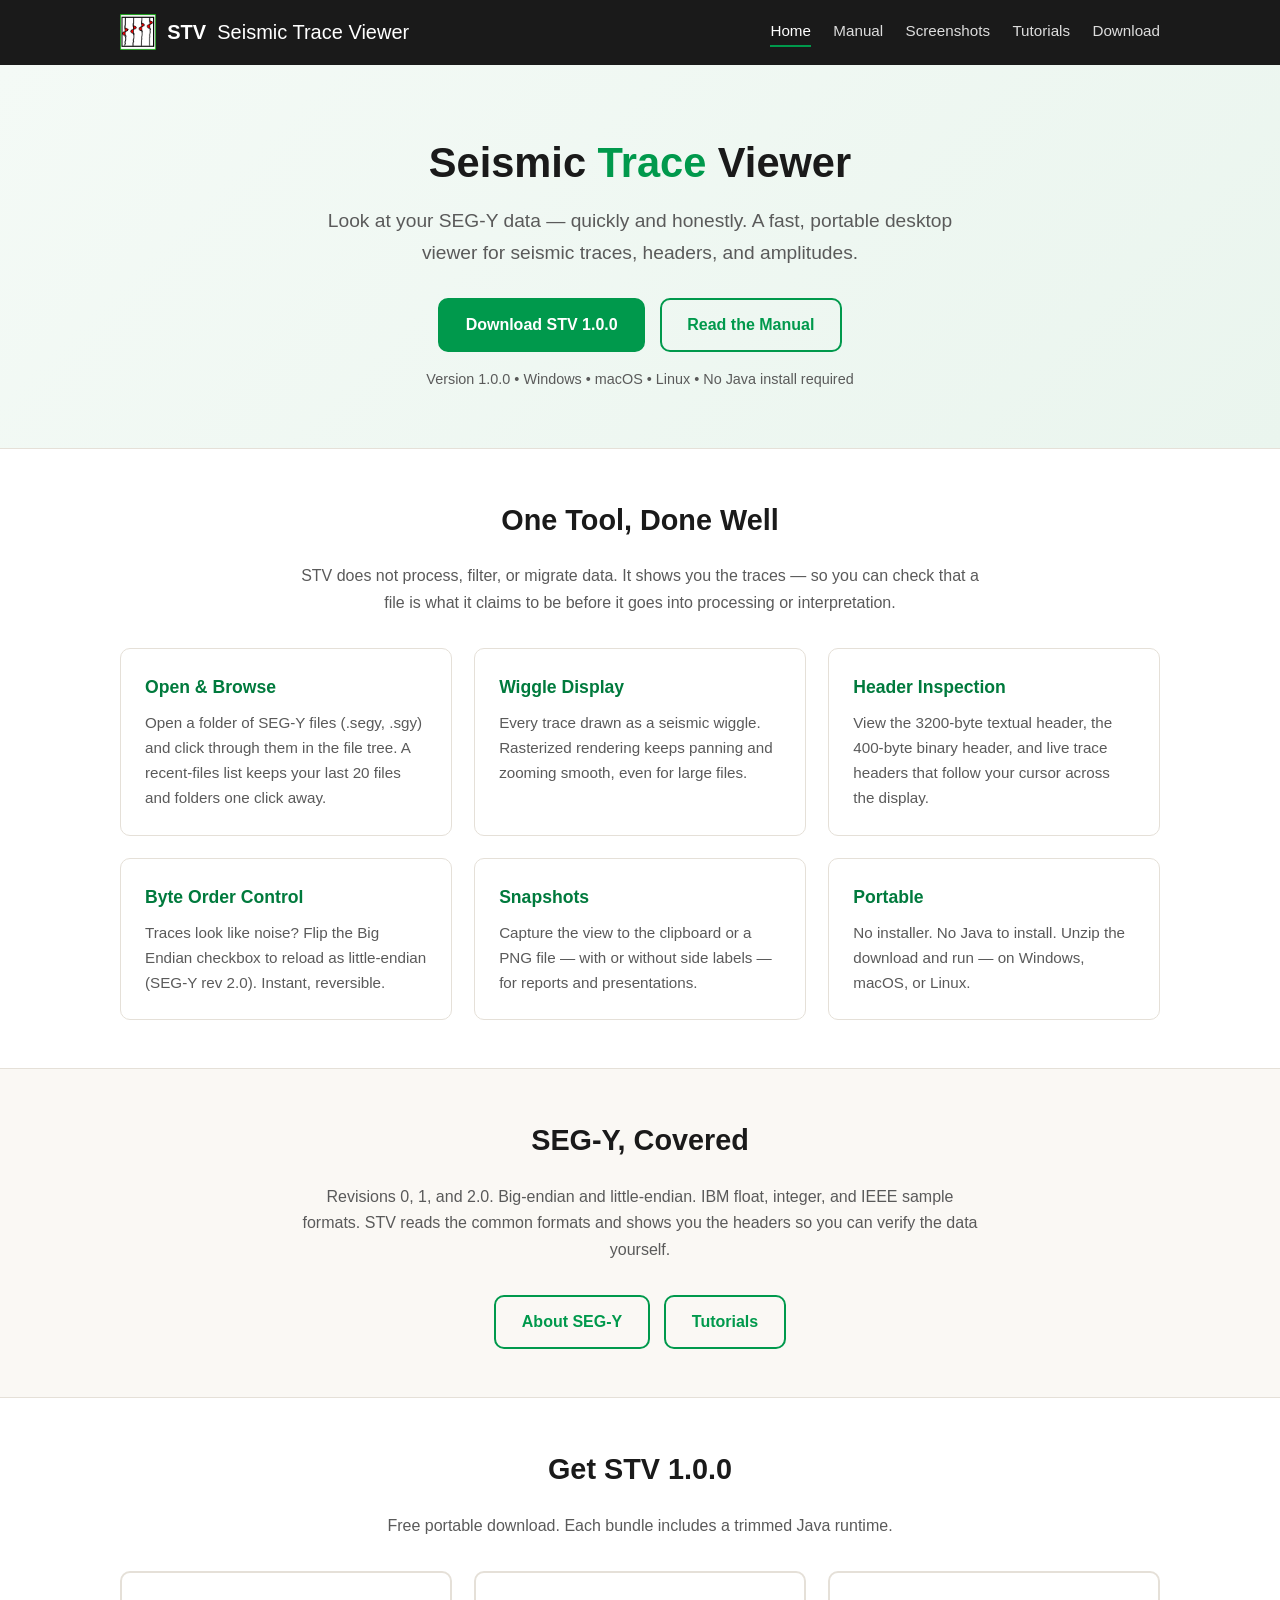
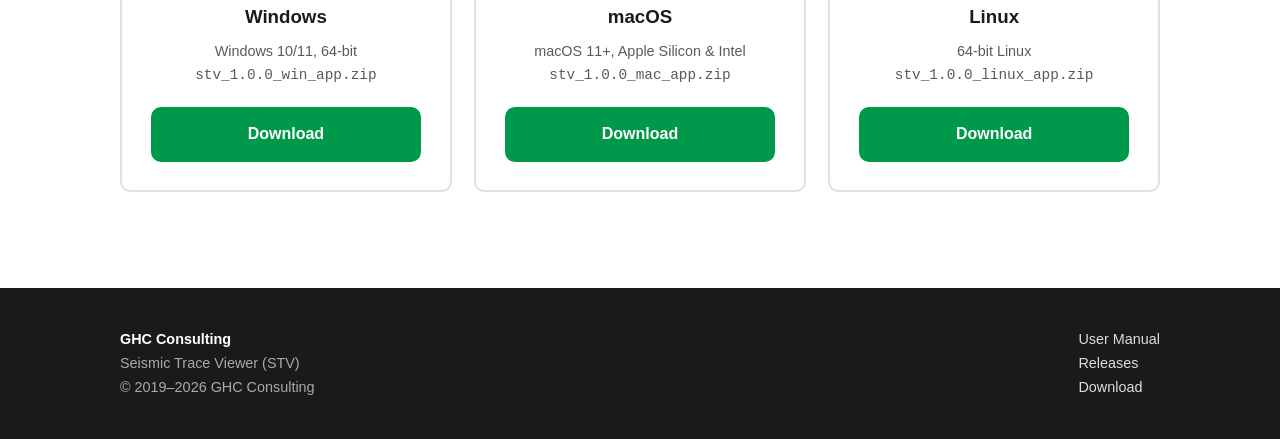
==== docs/index.html @ 35ceb96d "add web 2" ====
<!DOCTYPE html>
<html lang="en">
<head>
<meta charset="utf-8">
<meta name="viewport" content="width=device-width, initial-scale=1">
<title>STV — Seismic Trace Viewer | GHC Consulting</title>
<meta name="description" content="STV (Seismic Trace Viewer) displays seismic traces from SEG-Y files. Free portable download for Windows, macOS, and Linux.">
<link rel="stylesheet" href="css/style.css">
<link rel="icon" href="images/stv_app.png" type="image/png">
</head>
<body>

<header class="site-header">
  <div class="wrap">
    <a class="brand" href="index.html"><img src="images/stv_app.png" alt="STV">STV <span style="font-weight:400">Seismic Trace Viewer</span></a>
    <nav class="main-nav">
      <a href="index.html" class="active">Home</a>
      <a href="manual.html">Manual</a>
      <a href="screenshots.html">Screenshots</a>
      <a href="tutorials.html">Tutorials</a>
      <a href="download.html">Download</a>
    </nav>
  </div>
</header>

<div class="hero">
  <div class="wrap">
    <h1>Seismic <span class="accent">Trace</span> Viewer</h1>
    <p class="tagline">Look at your SEG-Y data — quickly and honestly. A fast, portable desktop viewer for seismic traces, headers, and amplitudes.</p>
    <div class="btn-row">
      <a class="btn btn-primary" href="download.html">Download STV 1.0.0</a>
      <a class="btn btn-outline" href="manual.html">Read the Manual</a>
    </div>
    <p class="version">Version 1.0.0 &bull; Windows &bull; macOS &bull; Linux &bull; No Java install required</p>
  </div>
</div>

<section class="block">
  <div class="wrap">
    <h2>One Tool, Done Well</h2>
    <p class="lead">STV does not process, filter, or migrate data. It shows you the traces — so you can check that a file is what it claims to be before it goes into processing or interpretation.</p>
    <div class="features">
      <div class="feature">
        <h3>Open &amp; Browse</h3>
        <p>Open a folder of SEG-Y files (.segy, .sgy) and click through them in the file tree. A recent-files list keeps your last 20 files and folders one click away.</p>
      </div>
      <div class="feature">
        <h3>Wiggle Display</h3>
        <p>Every trace drawn as a seismic wiggle. Rasterized rendering keeps panning and zooming smooth, even for large files.</p>
      </div>
      <div class="feature">
        <h3>Header Inspection</h3>
        <p>View the 3200-byte textual header, the 400-byte binary header, and live trace headers that follow your cursor across the display.</p>
      </div>
      <div class="feature">
        <h3>Byte Order Control</h3>
        <p>Traces look like noise? Flip the Big Endian checkbox to reload as little-endian (SEG-Y rev 2.0). Instant, reversible.</p>
      </div>
      <div class="feature">
        <h3>Snapshots</h3>
        <p>Capture the view to the clipboard or a PNG file — with or without side labels — for reports and presentations.</p>
      </div>
      <div class="feature">
        <h3>Portable</h3>
        <p>No installer. No Java to install. Unzip the download and run — on Windows, macOS, or Linux.</p>
      </div>
    </div>
  </div>
</section>

<section class="block alt">
  <div class="wrap">
    <h2>SEG-Y, Covered</h2>
    <p class="lead">Revisions 0, 1, and 2.0. Big-endian and little-endian. IBM float, integer, and IEEE sample formats. STV reads the common formats and shows you the headers so you can verify the data yourself.</p>
    <div class="btn-row">
      <a class="btn btn-outline" href="manual.html#seg-y">About SEG-Y</a>
      <a class="btn btn-outline" href="tutorials.html">Tutorials</a>
    </div>
  </div>
</section>

<section class="block">
  <div class="wrap">
    <h2>Get STV 1.0.0</h2>
    <p class="lead">Free portable download. Each bundle includes a trimmed Java runtime.</p>
    <div class="dl-cards">
      <div class="dl-card">
        <h3>Windows</h3>
        <p>Windows 10/11, 64-bit<br><code>stv_1.0.0_win_app.zip</code></p>
        <a class="btn btn-primary" href="https://github.com/DonPei/stv-release/releases">Download</a>
      </div>
      <div class="dl-card">
        <h3>macOS</h3>
        <p>macOS 11+, Apple Silicon &amp; Intel<br><code>stv_1.0.0_mac_app.zip</code></p>
        <a class="btn btn-primary" href="https://github.com/DonPei/stv-release/releases">Download</a>
      </div>
      <div class="dl-card">
        <h3>Linux</h3>
        <p>64-bit Linux<br><code>stv_1.0.0_linux_app.zip</code></p>
        <a class="btn btn-primary" href="https://github.com/DonPei/stv-release/releases">Download</a>
      </div>
    </div>
  </div>
</section>

<footer class="site-footer">
  <div class="wrap">
    <div><strong>GHC Consulting</strong><br>Seismic Trace Viewer (STV)<br>&copy; 2019&ndash;2026 GHC Consulting</div>
    <div><a href="manual.html">User Manual</a><br><a href="https://github.com/DonPei/stv-release/releases">Releases</a><br><a href="download.html">Download</a></div>
  </div>
</footer>

</body>
</html>
---- docs/css/style.css ----
/* STV Product Site - GHC Consulting */
:root {
  --green: #00994C;
  --green-dark: #007a3d;
  --ink: #1a1a1a;
  --muted: #5a5a5a;
  --bg: #ffffff;
  --bg-warm: #faf8f4;
  --border: #e5e0d8;
  --radius: 10px;
}
* { box-sizing: border-box; margin: 0; padding: 0; }
body {
  font-family: -apple-system, BlinkMacSystemFont, "Segoe UI", Roboto, Helvetica, Arial, sans-serif;
  color: var(--ink);
  background: var(--bg);
  line-height: 1.65;
}
a { color: var(--green); text-decoration: none; }
a:hover { text-decoration: underline; }

/* Header */
.site-header {
  background: var(--ink);
  color: #fff;
  padding: 0.9rem 0;
  position: sticky;
  top: 0;
  z-index: 100;
}
.site-header .wrap {
  display: flex;
  align-items: center;
  justify-content: space-between;
}
.brand {
  display: flex;
  align-items: center;
  gap: 0.7rem;
  color: #fff;
  font-weight: 700;
  font-size: 1.25rem;
}
.brand img { height: 36px; width: 36px; }
.brand:hover { text-decoration: none; }
nav.main-nav { display: flex; gap: 1.4rem; }
nav.main-nav a { color: #ddd; font-size: 0.95rem; }
nav.main-nav a:hover, nav.main-nav a.active { color: #fff; text-decoration: none; }
nav.main-nav a.active { border-bottom: 2px solid var(--green); padding-bottom: 2px; }

.wrap { max-width: 1080px; margin: 0 auto; padding: 0 1.25rem; }

/* Hero */
.hero {
  background: linear-gradient(135deg, #f4faf6 0%, #eaf5ee 100%);
  padding: 4rem 0 3.5rem;
  text-align: center;
  border-bottom: 1px solid var(--border);
}
.hero h1 { font-size: 2.6rem; margin-bottom: 0.5rem; }
.hero h1 .accent { color: var(--green); }
.hero p.tagline {
  font-size: 1.2rem;
  color: var(--muted);
  max-width: 640px;
  margin: 0 auto 1.8rem;
}
.btn {
  display: inline-block;
  padding: 0.75rem 1.6rem;
  border-radius: var(--radius);
  font-weight: 600;
  font-size: 1rem;
  border: 2px solid var(--green);
  cursor: pointer;
}
.btn-primary { background: var(--green); color: #fff; }
.btn-primary:hover { background: var(--green-dark); text-decoration: none; color: #fff; }
.btn-outline { background: transparent; color: var(--green); }
.btn-outline:hover { background: #eaf5ee; text-decoration: none; }
.btn-row { display: flex; gap: 0.9rem; justify-content: center; flex-wrap: wrap; }
.hero .version { margin-top: 1rem; color: var(--muted); font-size: 0.9rem; }

/* Sections */
section.block { padding: 3rem 0; }
section.block.alt { background: var(--bg-warm); border-top: 1px solid var(--border); border-bottom: 1px solid var(--border); }
section.block h2 { font-size: 1.8rem; margin-bottom: 1.2rem; text-align: center; }
.lead { text-align: center; color: var(--muted); max-width: 680px; margin: 0 auto 2rem; }

/* Feature grid */
.features {
  display: grid;
  grid-template-columns: repeat(auto-fit, minmax(280px, 1fr));
  gap: 1.4rem;
}
.feature {
  background: #fff;
  border: 1px solid var(--border);
  border-radius: var(--radius);
  padding: 1.5rem;
}
.feature h3 { font-size: 1.1rem; margin-bottom: 0.5rem; color: var(--green-dark); }
.feature p { color: var(--muted); font-size: 0.95rem; }

/* Download cards */
.dl-cards {
  display: grid;
  grid-template-columns: repeat(auto-fit, minmax(260px, 1fr));
  gap: 1.4rem;
  margin-top: 1.5rem;
}
.dl-card {
  border: 2px solid var(--border);
  border-radius: var(--radius);
  padding: 1.8rem;
  text-align: center;
  background: #fff;
}
.dl-card h3 { margin-bottom: 0.4rem; }
.dl-card p { color: var(--muted); font-size: 0.9rem; margin-bottom: 1.2rem; }
.dl-card .btn { width: 100%; }

/* Manual */
.manual-toc {
  background: var(--bg-warm);
  border: 1px solid var(--border);
  border-radius: var(--radius);
  padding: 1.5rem 2rem;
  margin-bottom: 2rem;
  columns: 2;
}
.manual-toc li { margin-bottom: 0.3rem; }
.manual-body h2 {
  margin: 2.2rem 0 0.8rem;
  padding-top: 1rem;
  border-top: 1px solid var(--border);
  text-align: left;
}
.manual-body h3 { margin: 1.4rem 0 0.6rem; }
.manual-body table { border-collapse: collapse; margin: 1rem 0; width: 100%; }
.manual-body th, .manual-body td { border: 1px solid #ccc; padding: 8px 12px; text-align: left; }
.manual-body th { background: #f0f0f0; }
.manual-body img { max-width: 100%; height: auto; vertical-align: middle; }
.manual-body ul, .manual-body ol { margin: 0.6rem 0 0.6rem 1.5rem; }
.manual-body code { background: #f4f4f4; padding: 2px 6px; border-radius: 4px; font-size: 0.9em; }

/* Screenshots */
.shot-grid {
  display: grid;
  grid-template-columns: repeat(auto-fit, minmax(320px, 1fr));
  gap: 1.5rem;
}
.shot {
  border: 1px solid var(--border);
  border-radius: var(--radius);
  overflow: hidden;
  background: #fff;
}
.shot .img-placeholder {
  background: #eef2f0;
  aspect-ratio: 16/10;
  display: flex;
  align-items: center;
  justify-content: center;
  color: var(--muted);
  font-size: 0.9rem;
  text-align: center;
  padding: 1rem;
}
.shot .caption { padding: 1rem 1.2rem; }
.shot .caption h3 { font-size: 1rem; margin-bottom: 0.3rem; }
.shot .caption p { color: var(--muted); font-size: 0.9rem; }

/* Tutorials */
.tutorial {
  background: #fff;
  border: 1px solid var(--border);
  border-radius: var(--radius);
  padding: 1.8rem;
  margin-bottom: 1.5rem;
}
.tutorial h3 { color: var(--green-dark); margin-bottom: 0.8rem; }
.tutorial ol { margin-left: 1.4rem; }
.tutorial li { margin-bottom: 0.6rem; }
.tutorial code { background: #f4f4f4; padding: 2px 6px; border-radius: 4px; }

/* Footer */
.site-footer {
  background: var(--ink);
  color: #aaa;
  padding: 2.5rem 0;
  margin-top: 3rem;
  font-size: 0.9rem;
}
.site-footer .wrap {
  display: flex;
  justify-content: space-between;
  flex-wrap: wrap;
  gap: 1rem;
}
.site-footer a { color: #ddd; }
.site-footer strong { color: #fff; }

@media (max-width: 700px) {
  .hero h1 { font-size: 2rem; }
  nav.main-nav { gap: 0.9rem; font-size: 0.85rem; }
  .manual-toc { columns: 1; }
}
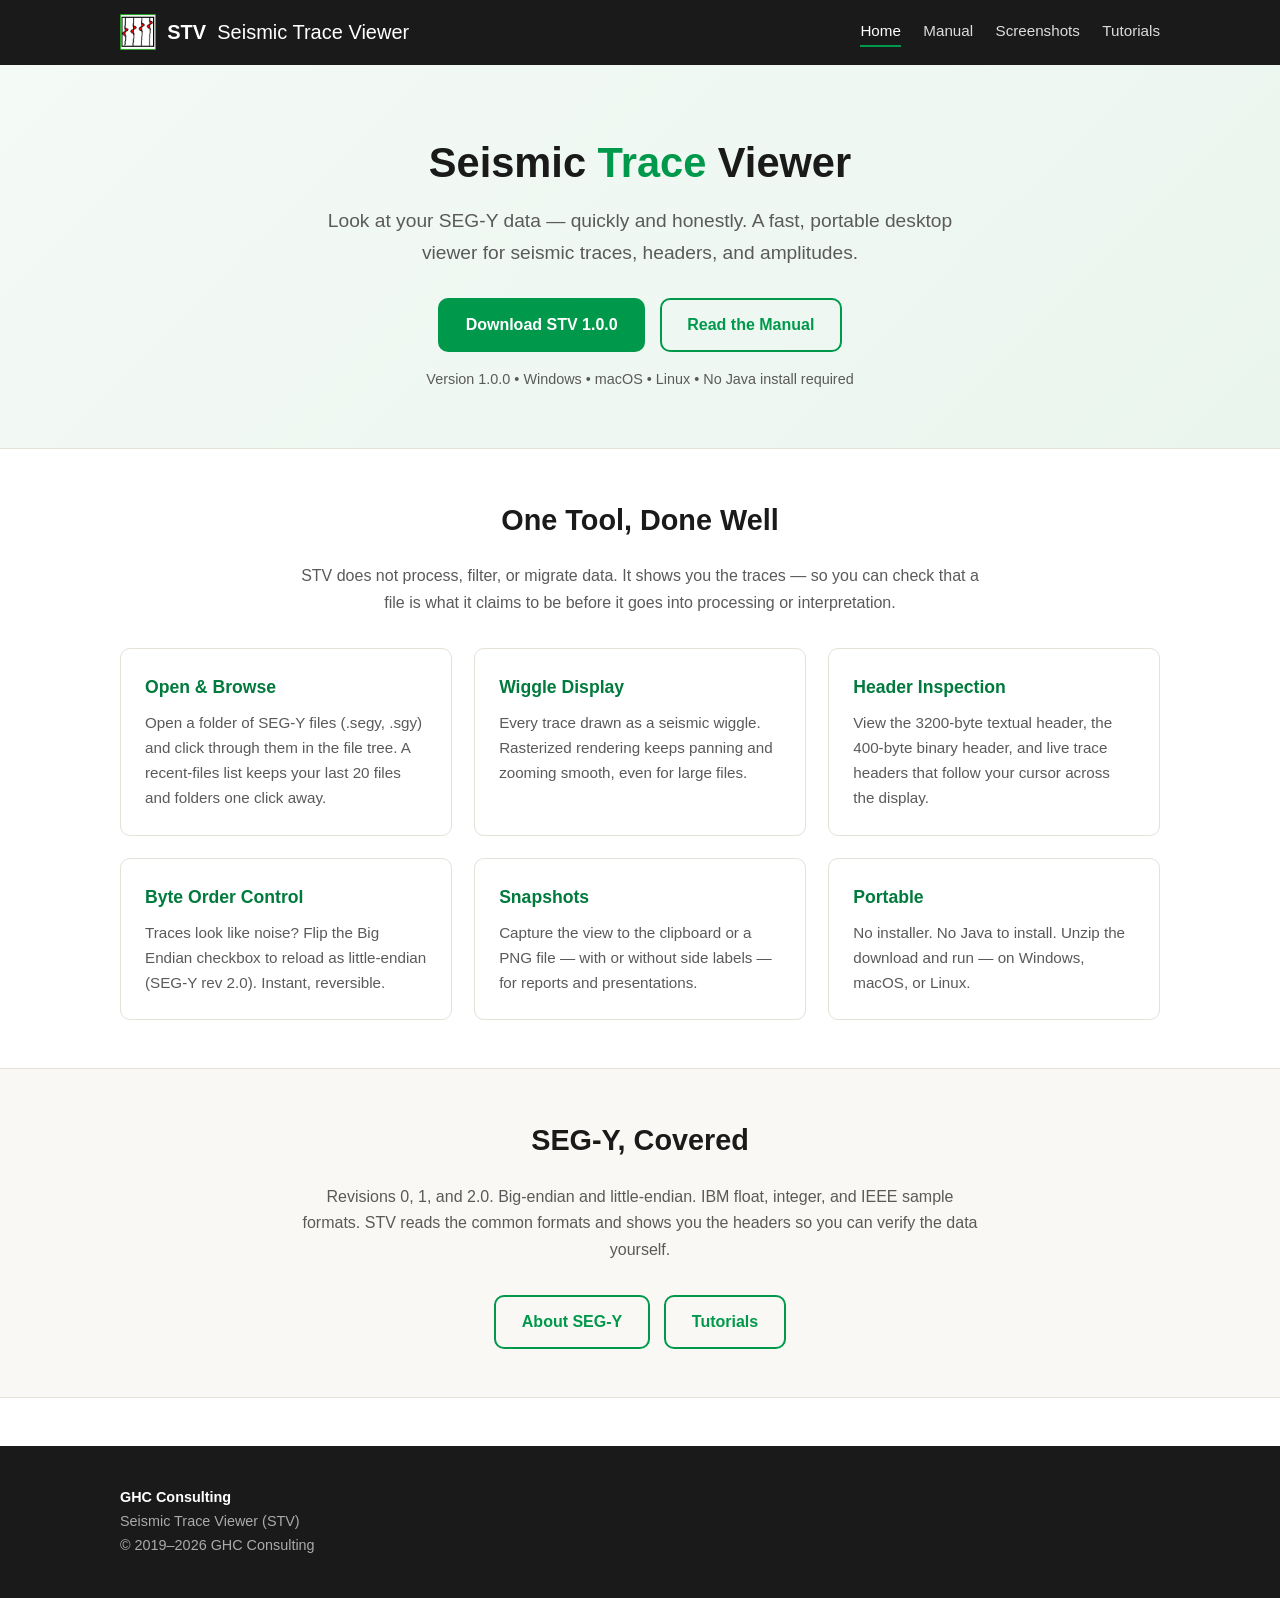
==== commit fb64698c: "update links" ====
--- a/docs/index.html
+++ b/docs/index.html
@@ -18,7 +18,6 @@
       <a href="manual.html">Manual</a>
       <a href="screenshots.html">Screenshots</a>
       <a href="tutorials.html">Tutorials</a>
-      <a href="download.html">Download</a>
     </nav>
   </div>
 </header>
@@ -28,7 +27,7 @@
     <h1>Seismic <span class="accent">Trace</span> Viewer</h1>
     <p class="tagline">Look at your SEG-Y data — quickly and honestly. A fast, portable desktop viewer for seismic traces, headers, and amplitudes.</p>
     <div class="btn-row">
-      <a class="btn btn-primary" href="download.html">Download STV 1.0.0</a>
+      <a class="btn btn-primary" href="https://www.247foxhosting.com/ghcconsulting/stv/" target="_blank" rel="noopener">Download STV 1.0.0</a>
       <a class="btn btn-outline" href="manual.html">Read the Manual</a>
     </div>
     <p class="version">Version 1.0.0 &bull; Windows &bull; macOS &bull; Linux &bull; No Java install required</p>
@@ -79,36 +78,13 @@
   </div>
 </section>
 
-<section class="block">
-  <div class="wrap">
-    <h2>Get STV 1.0.0</h2>
-    <p class="lead">Free portable download. Each bundle includes a trimmed Java runtime.</p>
-    <div class="dl-cards">
-      <div class="dl-card">
-        <h3>Windows</h3>
-        <p>Windows 10/11, 64-bit<br><code>stv_1.0.0_win_app.zip</code></p>
-        <a class="btn btn-primary" href="https://github.com/DonPei/stv-release/releases">Download</a>
-      </div>
-      <div class="dl-card">
-        <h3>macOS</h3>
-        <p>macOS 11+, Apple Silicon &amp; Intel<br><code>stv_1.0.0_mac_app.zip</code></p>
-        <a class="btn btn-primary" href="https://github.com/DonPei/stv-release/releases">Download</a>
-      </div>
-      <div class="dl-card">
-        <h3>Linux</h3>
-        <p>64-bit Linux<br><code>stv_1.0.0_linux_app.zip</code></p>
-        <a class="btn btn-primary" href="https://github.com/DonPei/stv-release/releases">Download</a>
-      </div>
-    </div>
-  </div>
-</section>
-
 <footer class="site-footer">
   <div class="wrap">
     <div><strong>GHC Consulting</strong><br>Seismic Trace Viewer (STV)<br>&copy; 2019&ndash;2026 GHC Consulting</div>
-    <div><a href="manual.html">User Manual</a><br><a href="https://github.com/DonPei/stv-release/releases">Releases</a><br><a href="download.html">Download</a></div>
   </div>
 </footer>
 
+<!-- GoatCounter analytics -->
+<script data-goatcounter="https://ghc.goatcounter.com/count" async src="//gc.zgo.at/count.js"></script>
 </body>
 </html>
